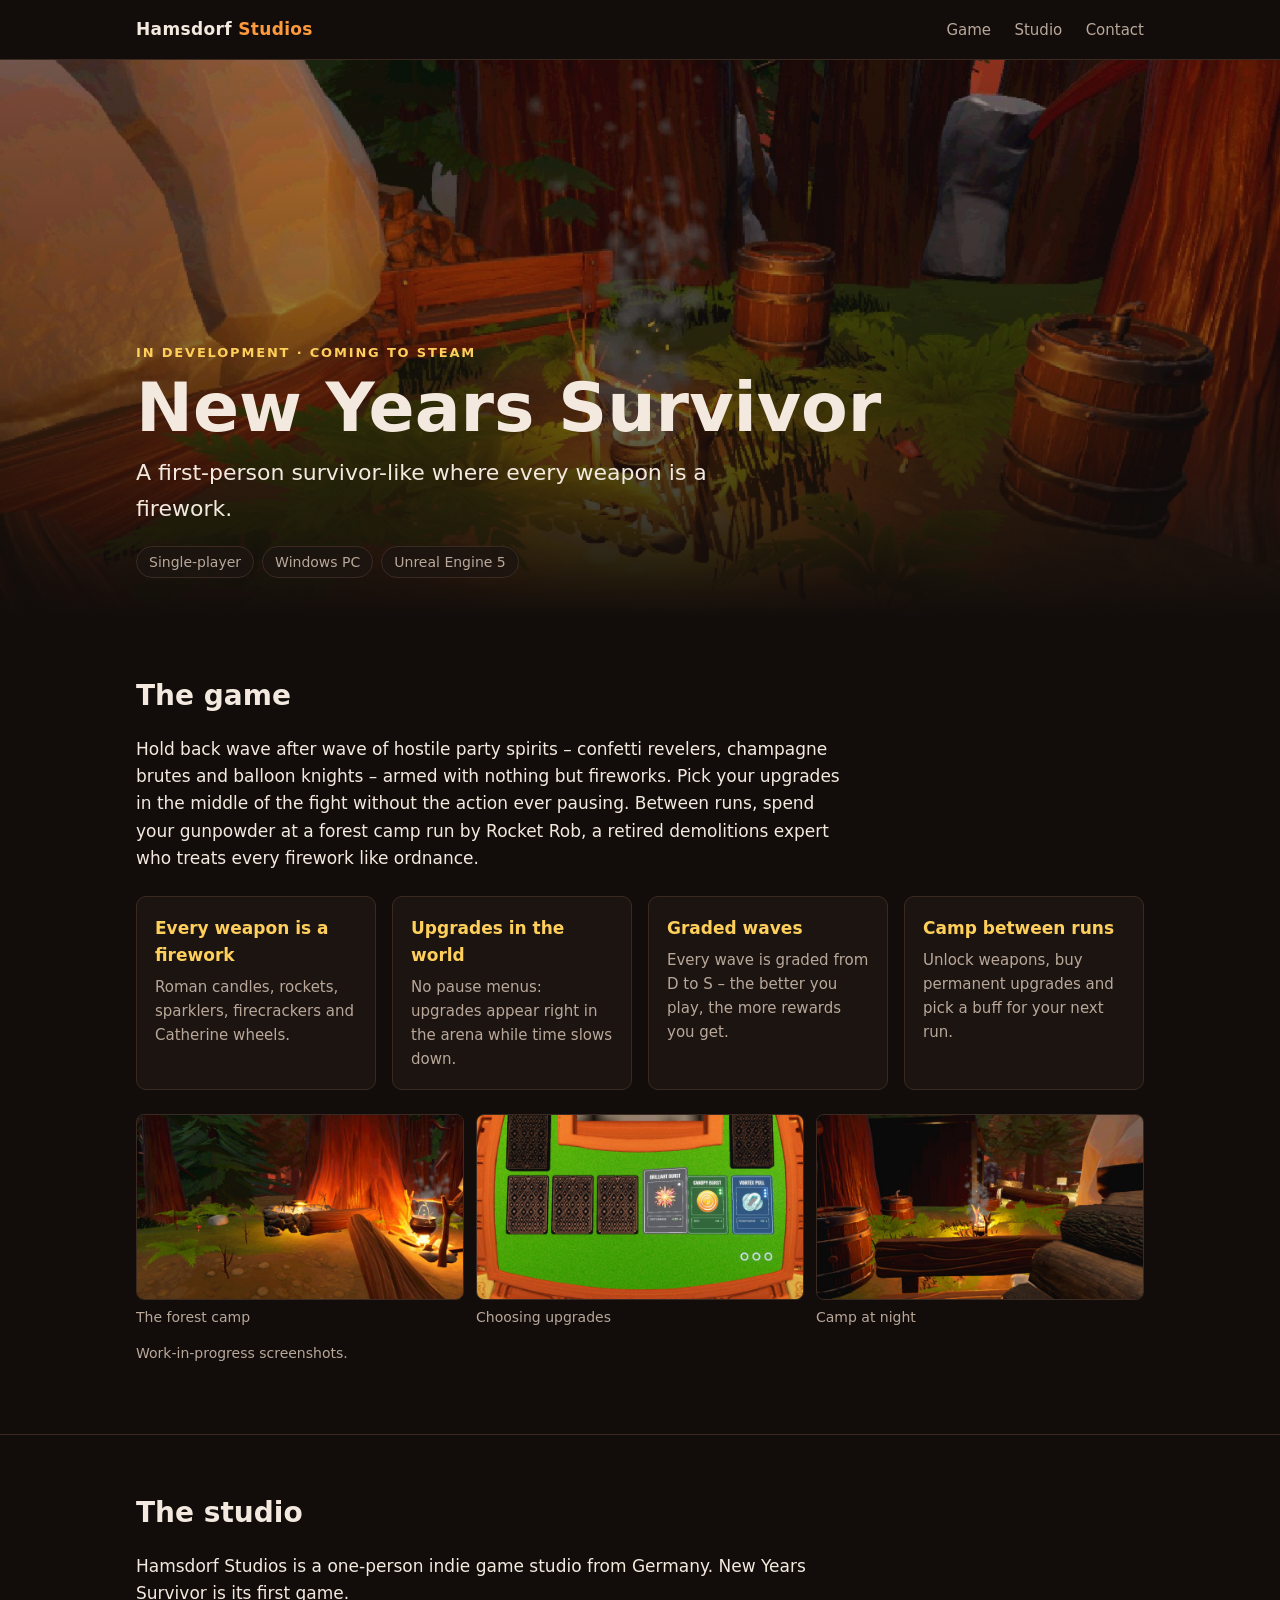
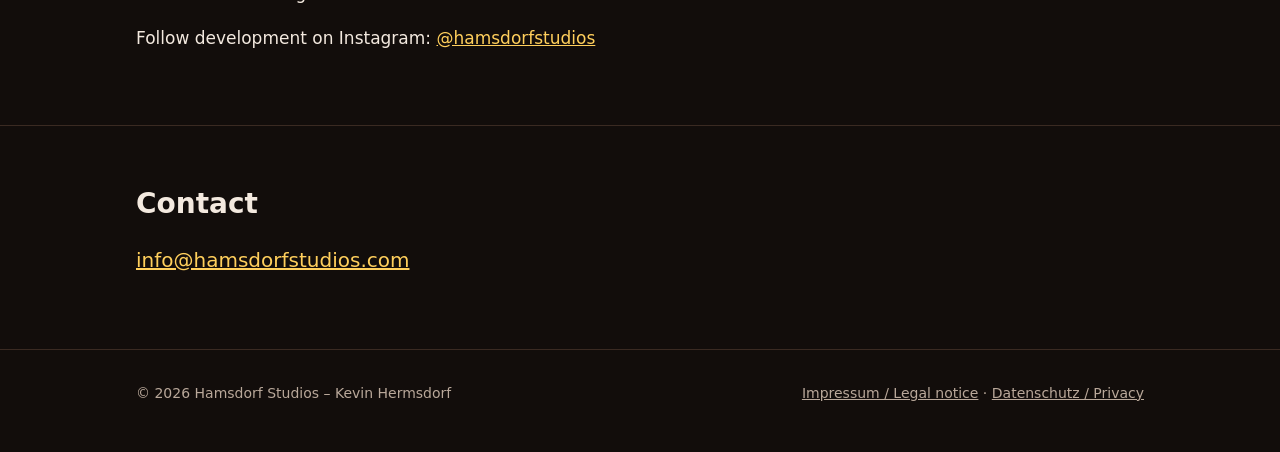
==== index.html @ 9c119175 "Initial site: landing page, Impressum, Datenschutz" ====
<!doctype html>
<html lang="en">
<head>
  <meta charset="utf-8">
  <meta name="viewport" content="width=device-width, initial-scale=1">
  <title>Hamsdorf Studios – New Years Survivor</title>
  <meta name="description" content="Hamsdorf Studios is a one-person indie game studio from Germany, currently developing New Years Survivor, a first-person survivor-like where every weapon is a firework.">
  <link rel="icon" href="favicon.svg" type="image/svg+xml">
  <link rel="stylesheet" href="style.css">
</head>
<body>
  <header class="site">
    <div class="wrap">
      <a class="brand" href="./">Hamsdorf <span>Studios</span></a>
      <nav>
        <a href="#game">Game</a>
        <a href="#studio">Studio</a>
        <a href="#contact">Contact</a>
      </nav>
    </div>
  </header>

  <main>
    <div class="hero">
      <div class="wrap">
        <p class="eyebrow">In development · Coming to Steam</p>
        <h1>New Years Survivor</h1>
        <p class="tag">A first-person survivor-like where every weapon is a firework.</p>
        <ul class="badges">
          <li>Single-player</li>
          <li>Windows PC</li>
          <li>Unreal Engine 5</li>
        </ul>
      </div>
    </div>

    <section id="game">
      <div class="wrap">
        <h2>The game</h2>
        <p>Hold back wave after wave of hostile party spirits – confetti revelers, champagne brutes and balloon knights – armed with nothing but fireworks. Pick your upgrades in the middle of the fight without the action ever pausing. Between runs, spend your gunpowder at a forest camp run by Rocket Rob, a retired demolitions expert who treats every firework like ordnance.</p>

        <div class="features">
          <div class="feature">
            <h3>Every weapon is a firework</h3>
            <p>Roman candles, rockets, sparklers, firecrackers and Catherine wheels.</p>
          </div>
          <div class="feature">
            <h3>Upgrades in the world</h3>
            <p>No pause menus: upgrades appear right in the arena while time slows down.</p>
          </div>
          <div class="feature">
            <h3>Graded waves</h3>
            <p>Every wave is graded from D to S – the better you play, the more rewards you get.</p>
          </div>
          <div class="feature">
            <h3>Camp between runs</h3>
            <p>Unlock weapons, buy permanent upgrades and pick a buff for your next run.</p>
          </div>
        </div>

        <div class="gallery">
          <figure>
            <img src="img/camp-forest.jpg" width="1600" height="900" loading="lazy" alt="Campfire under giant redwood trees in the forest camp">
            <figcaption>The forest camp</figcaption>
          </figure>
          <figure>
            <img src="img/upgrade-cards.jpg" width="1600" height="900" loading="lazy" alt="Upgrade cards laid out on a green card table">
            <figcaption>Choosing upgrades</figcaption>
          </figure>
          <figure>
            <img src="img/camp-garage.jpg" width="1600" height="900" loading="lazy" alt="View across the camp at night with barrels and a fire">
            <figcaption>Camp at night</figcaption>
          </figure>
        </div>
        <p class="note">Work-in-progress screenshots.</p>
      </div>
    </section>

    <section id="studio">
      <div class="wrap">
        <h2>The studio</h2>
        <p>Hamsdorf Studios is a one-person indie game studio from Germany. New Years Survivor is its first game.</p>
        <p>Follow development on Instagram: <a href="https://www.instagram.com/hamsdorfstudios/" rel="noopener">@hamsdorfstudios</a></p>
      </div>
    </section>

    <section id="contact" class="contact">
      <div class="wrap">
        <h2>Contact</h2>
        <p><a class="mail" href="mailto:info@hamsdorfstudios.com">info@hamsdorfstudios.com</a></p>
      </div>
    </section>
  </main>

  <footer class="site">
    <div class="wrap">
      <span>© 2026 Hamsdorf Studios – Kevin Hermsdorf</span>
      <span><a href="impressum.html">Impressum / Legal notice</a> · <a href="datenschutz.html">Datenschutz / Privacy</a></span>
    </div>
  </footer>
</body>
</html>
---- style.css ----
:root {
  --bg: #120d0b;
  --bg-2: #1c1411;
  --text: #f3e9df;
  --muted: #b9a89a;
  --accent: #ff9a3c;
  --accent-2: #ffcf5c;
  --line: #3a2a22;
  --max: 1040px;
}

* { box-sizing: border-box; }

html { -webkit-text-size-adjust: 100%; }

body {
  margin: 0;
  background: var(--bg);
  color: var(--text);
  font-family: system-ui, -apple-system, "Segoe UI", Roboto, "Helvetica Neue", Arial, sans-serif;
  font-size: 17px;
  line-height: 1.6;
}

a { color: var(--accent-2); }
a:hover { color: var(--accent); }

.wrap { max-width: var(--max); margin: 0 auto; padding: 0 16px; }

header.site {
  border-bottom: 1px solid var(--line);
}
header.site .wrap {
  display: flex; align-items: center; justify-content: space-between;
  gap: 16px; padding-top: 16px; padding-bottom: 16px;
}
.brand { font-weight: 700; letter-spacing: .02em; color: var(--text); text-decoration: none; }
.brand span { color: var(--accent); }
nav a { color: var(--muted); text-decoration: none; margin-left: 18px; font-size: 15px; }
nav a:hover { color: var(--text); }

.hero {
  position: relative;
  min-height: 62vh;
  display: flex; align-items: flex-end;
  background: linear-gradient(180deg, rgba(18,13,11,.15) 0%, rgba(18,13,11,.55) 55%, var(--bg) 100%),
              url("img/camp-campfire.jpg") center / cover no-repeat;
}
.hero .wrap { width: 100%; padding-top: 96px; padding-bottom: 40px; }
.eyebrow { color: var(--accent-2); text-transform: uppercase; letter-spacing: .14em; font-size: 13px; font-weight: 600; margin: 0 0 8px; }
.hero h1 { font-size: clamp(36px, 7vw, 68px); line-height: 1.05; margin: 0 0 12px; }
.hero p.tag { font-size: clamp(18px, 2.6vw, 22px); color: var(--text); max-width: 640px; margin: 0 0 20px; }
.badges { display: flex; flex-wrap: wrap; gap: 8px; margin: 0; padding: 0; list-style: none; }
.badges li { border: 1px solid var(--line); background: rgba(28,20,17,.8); border-radius: 999px; padding: 4px 12px; font-size: 14px; color: var(--muted); }

section { padding: 56px 0; border-bottom: 1px solid var(--line); }
section h2 { font-size: 28px; margin: 0 0 16px; }
section p { max-width: 720px; }

.features { display: grid; grid-template-columns: repeat(auto-fit, minmax(220px, 1fr)); gap: 16px; margin-top: 24px; }
.feature { background: var(--bg-2); border: 1px solid var(--line); border-radius: 10px; padding: 18px; }
.feature h3 { margin: 0 0 6px; font-size: 17px; color: var(--accent-2); }
.feature p { margin: 0; color: var(--muted); font-size: 15px; }

.gallery { display: grid; grid-template-columns: repeat(auto-fit, minmax(280px, 1fr)); gap: 12px; margin-top: 24px; }
.gallery figure { margin: 0; }
.gallery img { width: 100%; height: auto; display: block; border-radius: 8px; border: 1px solid var(--line); }
.gallery figcaption { color: var(--muted); font-size: 14px; margin-top: 6px; }
.note { color: var(--muted); font-size: 14px; }

.contact a.mail { font-size: 20px; }

footer.site { padding: 32px 0 48px; color: var(--muted); font-size: 14px; }
footer.site .wrap { display: flex; flex-wrap: wrap; gap: 8px 24px; justify-content: space-between; }
footer.site a { color: var(--muted); }

/* Rechtstexte */
.legal { padding: 40px 0 56px; }
.legal h1 { font-size: 32px; margin: 0 0 24px; }
.legal h2 { font-size: 20px; margin: 32px 0 8px; }
.legal p, .legal ul, .legal address { max-width: 760px; }
.legal address { font-style: normal; }
.legal .lang { color: var(--muted); font-size: 14px; }

@media (max-width: 560px) {
  nav a { margin-left: 12px; }
  section { padding: 40px 0; }
}
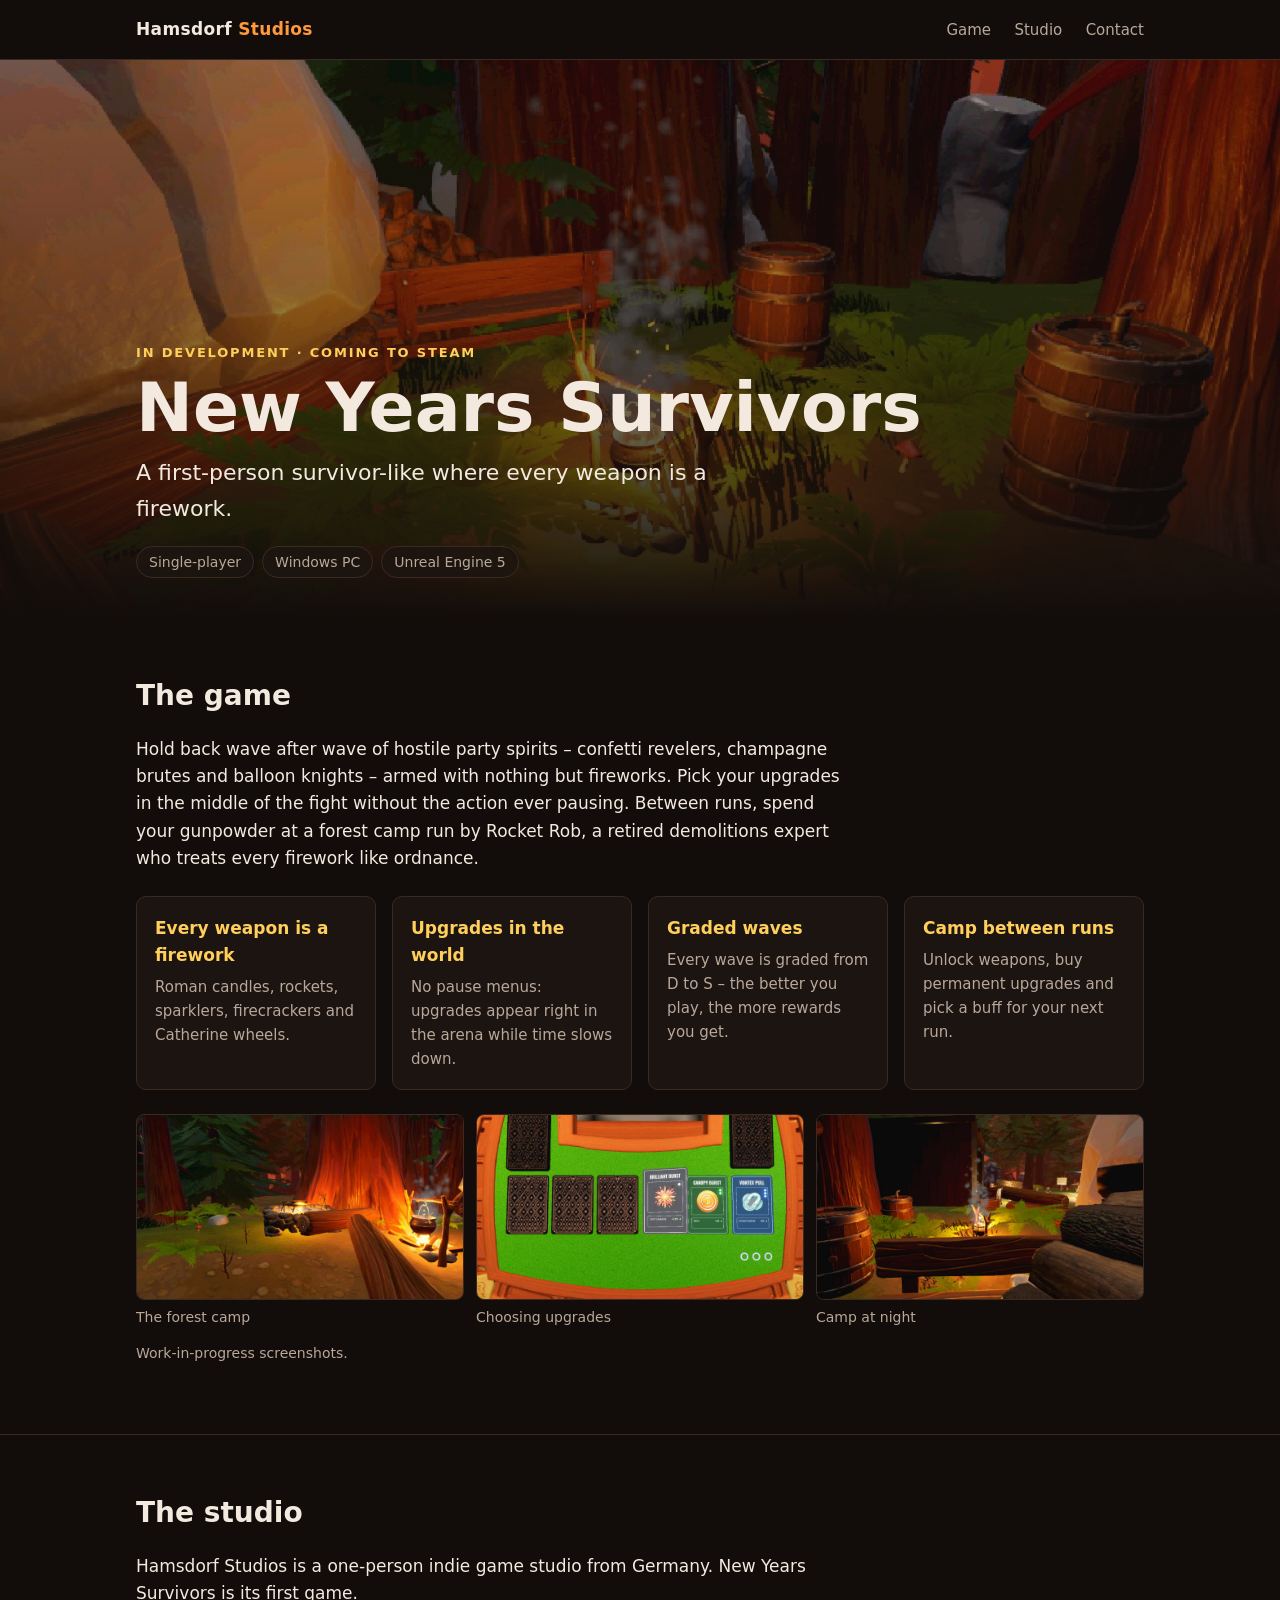
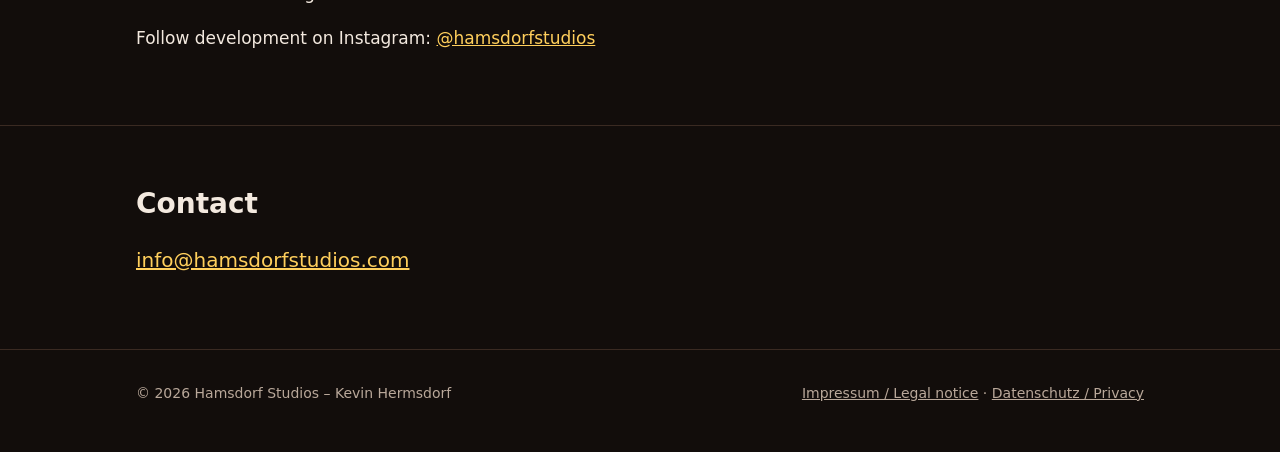
==== commit b7239a50: "Rename game to New Years Survivors" ====
--- a/index.html
+++ b/index.html
@@ -3,8 +3,8 @@
 <head>
   <meta charset="utf-8">
   <meta name="viewport" content="width=device-width, initial-scale=1">
-  <title>Hamsdorf Studios – New Years Survivor</title>
-  <meta name="description" content="Hamsdorf Studios is a one-person indie game studio from Germany, currently developing New Years Survivor, a first-person survivor-like where every weapon is a firework.">
+  <title>Hamsdorf Studios – New Years Survivors</title>
+  <meta name="description" content="Hamsdorf Studios is a one-person indie game studio from Germany, currently developing New Years Survivors, a first-person survivor-like where every weapon is a firework.">
   <link rel="icon" href="favicon.svg" type="image/svg+xml">
   <link rel="stylesheet" href="style.css">
 </head>
@@ -24,7 +24,7 @@
     <div class="hero">
       <div class="wrap">
         <p class="eyebrow">In development · Coming to Steam</p>
-        <h1>New Years Survivor</h1>
+        <h1>New Years Survivors</h1>
         <p class="tag">A first-person survivor-like where every weapon is a firework.</p>
         <ul class="badges">
           <li>Single-player</li>
@@ -79,7 +79,7 @@
     <section id="studio">
       <div class="wrap">
         <h2>The studio</h2>
-        <p>Hamsdorf Studios is a one-person indie game studio from Germany. New Years Survivor is its first game.</p>
+        <p>Hamsdorf Studios is a one-person indie game studio from Germany. New Years Survivors is its first game.</p>
         <p>Follow development on Instagram: <a href="https://www.instagram.com/hamsdorfstudios/" rel="noopener">@hamsdorfstudios</a></p>
       </div>
     </section>
